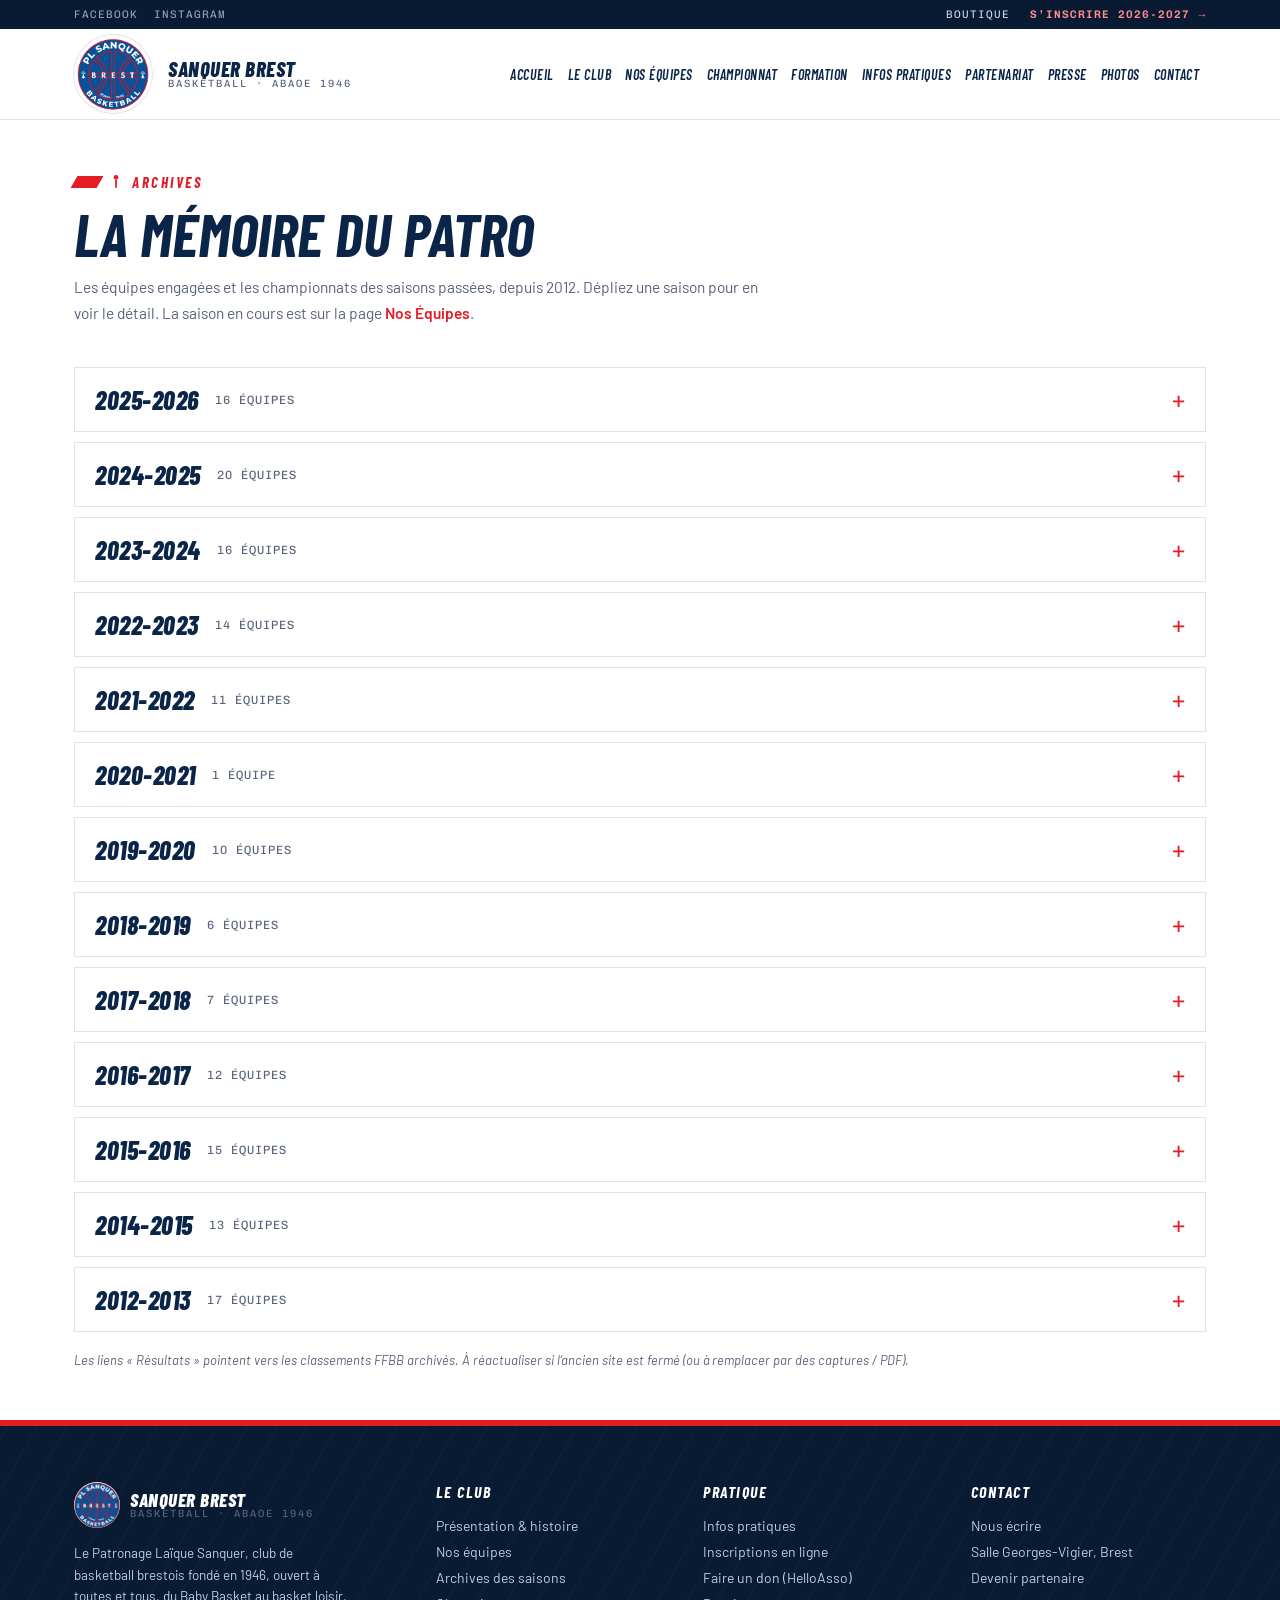
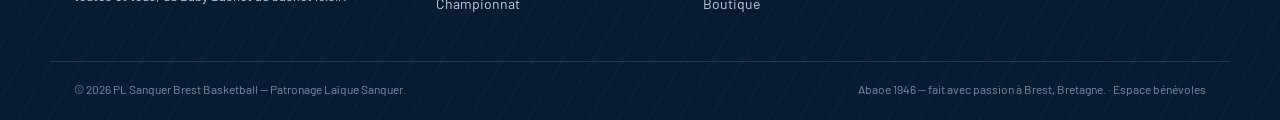
==== pages/archives.html @ 15ca152a "Add files via upload" ====
<!DOCTYPE html>
<html lang="fr">
<head>
<meta charset="UTF-8">
<meta name="viewport" content="width=device-width, initial-scale=1.0">
<title>Archives &mdash; PL Sanquer Brest Basketball</title>
<meta name="description" content="Archives du PL Sanquer Brest Basketball : équipes et championnats des saisons passées, saison par saison, depuis 2012.">
<link rel="preconnect" href="https://fonts.googleapis.com">
<link rel="preconnect" href="https://fonts.gstatic.com" crossorigin>
<link href="https://fonts.googleapis.com/css2?family=Barlow:ital,wght@0,400;0,500;0,600;0,700;1,600;1,700&family=Barlow+Condensed:ital,wght@0,600;0,700;0,800;1,600;1,700;1,800&family=Chivo+Mono:ital,wght@0,500;0,600&display=swap" rel="stylesheet">
<link rel="stylesheet" href="../assets/css/styles.css">
<style>
  /* Archives — spécifique à cette page (n'affecte pas le reste du site) */
  .saison{border:1px solid var(--ligne);background:#fff;margin-bottom:10px;}
  .saison[open]{border-color:var(--nuit);}
  .saison summary{
    list-style:none;cursor:pointer;display:flex;align-items:center;gap:16px;
    padding:16px 20px;transition:background-color .15s;
  }
  .saison summary::-webkit-details-marker{display:none;}
  .saison summary:hover{background:var(--gris-froid);}
  .saison summary::after{
    content:"+";margin-left:auto;font-family:var(--font-mono);font-size:22px;
    line-height:1;color:var(--rouge);transition:transform .18s;
  }
  .saison[open] summary::after{content:"\2013";}
  .saison-annee{
    font-family:var(--font-display);font-style:italic;font-weight:800;
    font-size:26px;color:var(--encre);letter-spacing:0.5px;
  }
  .saison[open] .saison-annee{color:var(--rouge);}
  .saison-compte{
    font-family:var(--font-mono);font-size:12px;letter-spacing:1px;
    text-transform:uppercase;color:var(--ardoise);
  }
  .saison-corps{padding:4px 20px 22px;border-top:1px solid var(--ligne);}
  .arch-groupe{margin-top:18px;}
  .arch-groupe h4{
    font-family:var(--font-display);font-style:italic;font-weight:700;
    font-size:14px;letter-spacing:1.5px;text-transform:uppercase;
    color:var(--nuit);margin-bottom:10px;
  }
  .arch-pills{display:flex;flex-wrap:wrap;gap:8px;}
  .arch-pill{
    display:inline-flex;align-items:center;background:var(--gris-froid);
    border:1px solid var(--ligne);padding:6px 13px;font-size:13px;font-weight:600;
    color:var(--encre);
  }
</style>
</head>
<body>

<header>
  <div class="topbar">
    <div class="wrap topbar-inner">
      <div class="topbar-social">
        <a href="#" class="topbar-social-link">Facebook</a>
        <a href="#" class="topbar-social-link">Instagram</a>
      </div>
      <div class="topbar-right">
        <a href="../pages/boutique.html" class="topbar-link">Boutique</a>
        <a href="https://inscription.plmsanquer.org/" class="topbar-link accent" target="_blank" rel="noopener">S&rsquo;inscrire 2026-2027 &rarr;</a>
      </div>
    </div>
  </div>
  <div class="navbar">
    <a class="brand" href="../index.html">
      <img src="../assets/images/logo.jpg" alt="Blason PL Sanquer Brest Basketball">
      <div class="brand-text">
        <b>SANQUER BREST</b>
        <span>BASKETBALL &middot; ABAOE 1946</span>
      </div>
    </a>
    <nav class="links" id="navLinks">
      <a href="../index.html">Accueil</a>
      <a href="../pages/club.html">Le Club</a>
      <a href="../pages/equipes.html">Nos Équipes</a>
      <a href="../pages/championnat.html">Championnat</a>
      <a href="../pages/formation.html">Formation</a>
      <a href="../pages/infos.html">Infos pratiques</a>
      <a href="../pages/partenariat.html">Partenariat</a>
      <a href="../pages/presse.html">Presse</a>
      <a href="../pages/photos.html">Photos</a>
      <a href="../pages/contact.html">Contact</a>
    </nav>
    <button class="burger" id="burgerBtn" aria-label="Ouvrir le menu" aria-expanded="false"><span></span></button>
  </div>
</header>

<main>

<div class="page active" id="archives">
  <section class="tight">
    <div class="wrap">
      <div class="head reveal">
        <div class="eyebrow"><span class="ermine"><svg viewBox="0 0 20 24" fill="currentColor"><rect x="8.5" y="8" width="3" height="14" rx="1"/><circle cx="10" cy="4" r="4"/></svg></span>Archives</div>
        <h2>La mémoire du patro</h2>
        <p>Les équipes engagées et les championnats des saisons passées, depuis 2012. Dépliez une saison pour en voir le détail. La saison en cours est sur la page <a href="equipes.html" style="color:var(--rouge);font-weight:600;">Nos Équipes</a>.</p>
      </div>

      <div class="reveal">
        <details class="saison reveal">
          <summary>
            <span class="saison-annee mono">2025-2026</span>
            <span class="saison-compte">16 équipes</span>
          </summary>
          <div class="saison-corps">
            <div class="arch-groupe"><h4>Garçons</h4><div class="arch-pills"><span class="arch-pill">Équipe A</span><span class="arch-pill">Équipe B</span><span class="arch-pill">Équipe C</span><span class="arch-pill">Équipe D</span><span class="arch-pill">U18 A</span><span class="arch-pill">U18 B</span><span class="arch-pill">U15 A</span><span class="arch-pill">U15 B</span><span class="arch-pill">U13 A</span><span class="arch-pill">U13 B</span><span class="arch-pill">U11 A</span><span class="arch-pill">U11 B</span><span class="arch-pill">U9</span></div></div>
            <div class="arch-groupe"><h4>Filles</h4><div class="arch-pills"><span class="arch-pill">U18 Filles</span><span class="arch-pill">U13 Filles</span><span class="arch-pill">U11 Filles</span></div></div>
            <div class="arch-groupe"><h4>Championnats</h4><div class="arch-pills"><a class="pill" href="https://sanquerbasket.fr/index.php/resultats/seniors/saison-2025-2026" target="_blank" rel="noopener">Résultats séniors &rarr;</a><a class="pill" href="https://sanquerbasket.fr/index.php/resultats/jeunes/saison-2025-2026" target="_blank" rel="noopener">Résultats jeunes &rarr;</a></div></div>
          </div>
        </details>
        <details class="saison reveal">
          <summary>
            <span class="saison-annee mono">2024-2025</span>
            <span class="saison-compte">20 équipes</span>
          </summary>
          <div class="saison-corps">
            <div class="arch-groupe"><h4>Garçons</h4><div class="arch-pills"><span class="arch-pill">Équipe A</span><span class="arch-pill">Équipe B</span><span class="arch-pill">Équipe C</span><span class="arch-pill">Équipe D</span><span class="arch-pill">U18 A</span><span class="arch-pill">U18 B</span><span class="arch-pill">U15 A</span><span class="arch-pill">U15 B</span><span class="arch-pill">U13 A</span><span class="arch-pill">U13 B</span><span class="arch-pill">U11 A</span><span class="arch-pill">U11 B</span><span class="arch-pill">U9 A</span><span class="arch-pill">U9 B</span></div></div>
            <div class="arch-groupe"><h4>Filles</h4><div class="arch-pills"><span class="arch-pill">U18 Filles</span><span class="arch-pill">U15 Filles</span><span class="arch-pill">U13 Filles</span><span class="arch-pill">U11 Filles</span></div></div>
            <div class="arch-groupe"><h4>École &amp; loisir</h4><div class="arch-pills"><span class="arch-pill">Baby Basket</span><span class="arch-pill">Basket loisir</span></div></div>
            <div class="arch-groupe"><h4>Championnats</h4><div class="arch-pills"><a class="pill" href="https://sanquerbasket.fr/index.php/resultats/seniors/saison-2024-2025" target="_blank" rel="noopener">Résultats séniors &rarr;</a><a class="pill" href="https://sanquerbasket.fr/index.php/resultats/jeunes/saison-2023-2025" target="_blank" rel="noopener">Résultats jeunes &rarr;</a></div></div>
          </div>
        </details>
        <details class="saison reveal">
          <summary>
            <span class="saison-annee mono">2023-2024</span>
            <span class="saison-compte">16 équipes</span>
          </summary>
          <div class="saison-corps">
            <div class="arch-groupe"><h4>Garçons</h4><div class="arch-pills"><span class="arch-pill">Équipe A</span><span class="arch-pill">Équipe B</span><span class="arch-pill">Équipe C</span><span class="arch-pill">Équipe D</span><span class="arch-pill">U17</span><span class="arch-pill">U15 A</span><span class="arch-pill">U15 B</span><span class="arch-pill">U13 A</span><span class="arch-pill">U13 B</span><span class="arch-pill">U11</span><span class="arch-pill">U9 A</span><span class="arch-pill">U9 B</span></div></div>
            <div class="arch-groupe"><h4>Filles</h4><div class="arch-pills"><span class="arch-pill">Équipe A</span><span class="arch-pill">Équipe B</span><span class="arch-pill">U18 Filles</span><span class="arch-pill">U11 Filles</span></div></div>
            <div class="arch-groupe"><h4>Championnats</h4><div class="arch-pills"><a class="pill" href="https://sanquerbasket.fr/index.php/resultats/seniors/saison-2023-2024" target="_blank" rel="noopener">Résultats séniors &rarr;</a><a class="pill" href="https://sanquerbasket.fr/index.php/resultats/jeunes/saison-2023-2024" target="_blank" rel="noopener">Résultats jeunes &rarr;</a></div></div>
          </div>
        </details>
        <details class="saison reveal">
          <summary>
            <span class="saison-annee mono">2022-2023</span>
            <span class="saison-compte">14 équipes</span>
          </summary>
          <div class="saison-corps">
            <div class="arch-groupe"><h4>Garçons</h4><div class="arch-pills"><span class="arch-pill">Équipe A</span><span class="arch-pill">Équipe B</span><span class="arch-pill">Équipe C</span><span class="arch-pill">U17 A</span><span class="arch-pill">U17 B</span><span class="arch-pill">U15</span><span class="arch-pill">U13 A</span><span class="arch-pill">U11 A</span><span class="arch-pill">U11 B</span><span class="arch-pill">U9 A</span></div></div>
            <div class="arch-groupe"><h4>Filles</h4><div class="arch-pills"><span class="arch-pill">Séniors Filles</span><span class="arch-pill">U18 Filles</span><span class="arch-pill">U15 Filles</span><span class="arch-pill">U11 Filles</span></div></div>
            <div class="arch-groupe"><h4>Championnats</h4><div class="arch-pills"><a class="pill" href="https://sanquerbasket.fr/index.php/resultats/seniors/saison-2022-2023" target="_blank" rel="noopener">Résultats séniors &rarr;</a><a class="pill" href="https://sanquerbasket.fr/index.php/resultats/jeunes/saison-2022-2023" target="_blank" rel="noopener">Résultats jeunes &rarr;</a></div></div>
          </div>
        </details>
        <details class="saison reveal">
          <summary>
            <span class="saison-annee mono">2021-2022</span>
            <span class="saison-compte">11 équipes</span>
          </summary>
          <div class="saison-corps">
            <div class="arch-groupe"><h4>Garçons</h4><div class="arch-pills"><span class="arch-pill">Équipe A</span><span class="arch-pill">Équipe B</span><span class="arch-pill">Équipe C</span><span class="arch-pill">U17</span><span class="arch-pill">U15</span><span class="arch-pill">U13</span><span class="arch-pill">U9</span></div></div>
            <div class="arch-groupe"><h4>Filles</h4><div class="arch-pills"><span class="arch-pill">Séniors Filles</span><span class="arch-pill">U15 Filles</span><span class="arch-pill">U13 Filles</span><span class="arch-pill">U9 Filles</span></div></div>
            <div class="arch-groupe"><h4>Championnats</h4><div class="arch-pills"><a class="pill" href="https://sanquerbasket.fr/index.php/resultats/seniors/saison-2021-2022" target="_blank" rel="noopener">Résultats séniors &rarr;</a><a class="pill" href="https://sanquerbasket.fr/index.php/resultats/jeunes/saison-2021-2022" target="_blank" rel="noopener">Résultats jeunes &rarr;</a></div></div>
          </div>
        </details>
        <details class="saison reveal">
          <summary>
            <span class="saison-annee mono">2020-2021</span>
            <span class="saison-compte">1 équipe</span>
          </summary>
          <div class="saison-corps">
            <div class="arch-groupe"><h4>Filles</h4><div class="arch-pills"><span class="arch-pill">U15 Filles</span></div></div>
            <div class="arch-groupe"><h4>Championnats</h4><div class="arch-pills"><a class="pill" href="https://sanquerbasket.fr/index.php/resultats/seniors/saison-2020-2021" target="_blank" rel="noopener">Résultats séniors &rarr;</a><a class="pill" href="https://sanquerbasket.fr/index.php/resultats/jeunes/saison-2020-2021" target="_blank" rel="noopener">Résultats jeunes &rarr;</a></div></div>
          </div>
        </details>
        <details class="saison reveal">
          <summary>
            <span class="saison-annee mono">2019-2020</span>
            <span class="saison-compte">10 équipes</span>
          </summary>
          <div class="saison-corps">
            <div class="arch-groupe"><h4>Garçons</h4><div class="arch-pills"><span class="arch-pill">U17</span><span class="arch-pill">U15</span><span class="arch-pill">U13 (1)</span><span class="arch-pill">U13 (2)</span><span class="arch-pill">U11 (1)</span><span class="arch-pill">U11 (2)</span><span class="arch-pill">U9 (2)</span></div></div>
            <div class="arch-groupe"><h4>Filles</h4><div class="arch-pills"><span class="arch-pill">U13 Filles</span><span class="arch-pill">U11 Filles</span></div></div>
            <div class="arch-groupe"><h4>École &amp; loisir</h4><div class="arch-pills"><span class="arch-pill">Baby Basket</span></div></div>
            <div class="arch-groupe"><h4>Championnats</h4><div class="arch-pills"><a class="pill" href="https://sanquerbasket.fr/index.php/resultats/seniors/saison-2019-2020" target="_blank" rel="noopener">Résultats séniors &rarr;</a><a class="pill" href="https://sanquerbasket.fr/index.php/resultats/jeunes/saison-2019-2020" target="_blank" rel="noopener">Résultats jeunes &rarr;</a></div></div>
          </div>
        </details>
        <details class="saison reveal">
          <summary>
            <span class="saison-annee mono">2018-2019</span>
            <span class="saison-compte">6 équipes</span>
          </summary>
          <div class="saison-corps">
            <div class="arch-groupe"><h4>Garçons</h4><div class="arch-pills"><span class="arch-pill">U17</span><span class="arch-pill">U15</span><span class="arch-pill">U11</span><span class="arch-pill">U9</span></div></div>
            <div class="arch-groupe"><h4>Filles</h4><div class="arch-pills"><span class="arch-pill">Séniors Filles</span><span class="arch-pill">U13 Filles</span></div></div>
            <div class="arch-groupe"><h4>Championnats</h4><div class="arch-pills"><a class="pill" href="https://sanquerbasket.fr/index.php/resultats/seniors/saison-2018-2019" target="_blank" rel="noopener">Résultats séniors &rarr;</a><a class="pill" href="https://sanquerbasket.fr/index.php/resultats/jeunes/saison-2018-2019" target="_blank" rel="noopener">Résultats jeunes &rarr;</a></div></div>
          </div>
        </details>
        <details class="saison reveal">
          <summary>
            <span class="saison-annee mono">2017-2018</span>
            <span class="saison-compte">7 équipes</span>
          </summary>
          <div class="saison-corps">
            <div class="arch-groupe"><h4>Garçons</h4><div class="arch-pills"><span class="arch-pill">Équipe B</span><span class="arch-pill">Équipe C</span><span class="arch-pill">Équipe D</span><span class="arch-pill">U11 A</span><span class="arch-pill">U9 A</span></div></div>
            <div class="arch-groupe"><h4>Filles</h4><div class="arch-pills"><span class="arch-pill">Équipe 1 Filles</span><span class="arch-pill">U11 Filles</span></div></div>
            <div class="arch-groupe"><h4>Championnats</h4><div class="arch-pills"><a class="pill" href="https://sanquerbasket.fr/index.php/resultats/seniors/saison-2017-2018" target="_blank" rel="noopener">Résultats séniors &rarr;</a><a class="pill" href="https://sanquerbasket.fr/index.php/resultats/jeunes/saison-2017-2018" target="_blank" rel="noopener">Résultats jeunes &rarr;</a></div></div>
          </div>
        </details>
        <details class="saison reveal">
          <summary>
            <span class="saison-annee mono">2016-2017</span>
            <span class="saison-compte">12 équipes</span>
          </summary>
          <div class="saison-corps">
            <div class="arch-groupe"><h4>Garçons</h4><div class="arch-pills"><span class="arch-pill">Équipe A</span><span class="arch-pill">Équipe B</span><span class="arch-pill">Équipe C</span><span class="arch-pill">Équipe D</span><span class="arch-pill">Équipe E</span><span class="arch-pill">U17</span><span class="arch-pill">U13</span><span class="arch-pill">U11 A</span><span class="arch-pill">U9 A</span><span class="arch-pill">U9 B</span></div></div>
            <div class="arch-groupe"><h4>Filles</h4><div class="arch-pills"><span class="arch-pill">Équipe 1 Filles</span><span class="arch-pill">U11 Filles</span></div></div>
            <div class="arch-groupe"><h4>Championnats</h4><div class="arch-pills"><a class="pill" href="https://sanquerbasket.fr/index.php/resultats/seniors/saison-2016-2017" target="_blank" rel="noopener">Résultats séniors &rarr;</a><a class="pill" href="https://sanquerbasket.fr/index.php/resultats/jeunes/saison-2016-2017" target="_blank" rel="noopener">Résultats jeunes &rarr;</a></div></div>
          </div>
        </details>
        <details class="saison reveal">
          <summary>
            <span class="saison-annee mono">2015-2016</span>
            <span class="saison-compte">15 équipes</span>
          </summary>
          <div class="saison-corps">
            <div class="arch-groupe"><h4>Garçons</h4><div class="arch-pills"><span class="arch-pill">Séniors A</span><span class="arch-pill">Séniors B</span><span class="arch-pill">Séniors C</span><span class="arch-pill">Séniors D</span><span class="arch-pill">Séniors E</span><span class="arch-pill">U17 A</span><span class="arch-pill">U17 B</span><span class="arch-pill">U17 C</span><span class="arch-pill">U15</span><span class="arch-pill">U13</span><span class="arch-pill">U9</span></div></div>
            <div class="arch-groupe"><h4>Filles</h4><div class="arch-pills"><span class="arch-pill">Équipe A</span><span class="arch-pill">U13</span><span class="arch-pill">U9</span></div></div>
            <div class="arch-groupe"><h4>École &amp; loisir</h4><div class="arch-pills"><span class="arch-pill">Les plus petits</span></div></div>
            <div class="arch-groupe"><h4>Championnats</h4><div class="arch-pills"><a class="pill" href="https://sanquerbasket.fr/index.php/resultats/seniors/saison-2015-2016" target="_blank" rel="noopener">Résultats séniors &rarr;</a><a class="pill" href="https://sanquerbasket.fr/index.php/resultats/jeunes/saison-2015-2016" target="_blank" rel="noopener">Résultats jeunes &rarr;</a></div></div>
          </div>
        </details>
        <details class="saison reveal">
          <summary>
            <span class="saison-annee mono">2014-2015</span>
            <span class="saison-compte">13 équipes</span>
          </summary>
          <div class="saison-corps">
            <div class="arch-groupe"><h4>Garçons</h4><div class="arch-pills"><span class="arch-pill">Séniors A</span><span class="arch-pill">Séniors B</span><span class="arch-pill">Séniors C</span><span class="arch-pill">Séniors D</span><span class="arch-pill">U20</span><span class="arch-pill">U17 A</span><span class="arch-pill">U17 B</span><span class="arch-pill">U15</span><span class="arch-pill">U13</span><span class="arch-pill">U11</span></div></div>
            <div class="arch-groupe"><h4>Filles</h4><div class="arch-pills"><span class="arch-pill">Séniors A</span><span class="arch-pill">Séniors B</span></div></div>
            <div class="arch-groupe"><h4>École &amp; loisir</h4><div class="arch-pills"><span class="arch-pill">Sport adapté</span></div></div>
            <div class="arch-groupe"><h4>Championnats</h4><div class="arch-pills"><a class="pill" href="https://sanquerbasket.fr/index.php/resultats/seniors/saison-2014-2015" target="_blank" rel="noopener">Résultats séniors &rarr;</a><a class="pill" href="https://sanquerbasket.fr/index.php/resultats/jeunes/saison-2014-2015" target="_blank" rel="noopener">Résultats jeunes &rarr;</a></div></div>
          </div>
        </details>
        <details class="saison reveal">
          <summary>
            <span class="saison-annee mono">2012-2013</span>
            <span class="saison-compte">17 équipes</span>
          </summary>
          <div class="saison-corps">
            <div class="arch-groupe"><h4>Garçons</h4><div class="arch-pills"><span class="arch-pill">Séniors A</span><span class="arch-pill">Séniors B</span><span class="arch-pill">Séniors C</span><span class="arch-pill">Séniors D</span><span class="arch-pill">Séniors E</span><span class="arch-pill">U17 A</span><span class="arch-pill">U17 B</span><span class="arch-pill">U15 A</span><span class="arch-pill">U15 B</span><span class="arch-pill">U13 A</span><span class="arch-pill">U13 B</span><span class="arch-pill">U11 A</span><span class="arch-pill">U11 B</span></div></div>
            <div class="arch-groupe"><h4>Filles</h4><div class="arch-pills"><span class="arch-pill">Séniors A</span><span class="arch-pill">Séniors B</span><span class="arch-pill">Séniors C</span><span class="arch-pill">U15</span></div></div>

          </div>
        </details>
      </div>

      <p class="note">Les liens « Résultats » pointent vers les classements FFBB archivés. À réactualiser si l&rsquo;ancien site est fermé (ou à remplacer par des captures / PDF).</p>
    </div>
  </section>
</div>

</main>

<footer>
  <div class="wrap foot-grid">
    <div>
      <div class="brand">
        <img src="../assets/images/logo.jpg" alt="Blason du club">
        <div class="brand-text"><b>SANQUER BREST</b><span>BASKETBALL &middot; ABAOE 1946</span></div>
      </div>
      <p style="font-size:13.5px;line-height:1.6;max-width:280px;">Le Patronage La&iuml;que Sanquer, club de basketball brestois fond&eacute; en 1946, ouvert &agrave; toutes et tous, du Baby Basket au basket loisir.</p>
    </div>
    <div>
      <h4>Le Club</h4>
      <ul>
        <li><a href="../pages/club.html">Pr&eacute;sentation &amp; histoire</a></li>
        <li><a href="../pages/equipes.html">Nos &eacute;quipes</a></li>
        <li><a href="../pages/archives.html">Archives des saisons</a></li>
        <li><a href="../pages/championnat.html">Championnat</a></li>
      </ul>
    </div>
    <div>
      <h4>Pratique</h4>
      <ul>
        <li><a href="../pages/infos.html">Infos pratiques</a></li>
        <li><a href="https://inscription.plmsanquer.org/" target="_blank" rel="noopener">Inscriptions en ligne</a></li>
        <li><a href="https://www.helloasso.com/associations/patronage-laique-sanquer/formulaires/1" target="_blank" rel="noopener">Faire un don (HelloAsso)</a></li>
        <li><a href="../pages/boutique.html">Boutique</a></li>
      </ul>
    </div>
    <div>
      <h4>Contact</h4>
      <ul>
        <li><a href="../pages/contact.html">Nous &eacute;crire</a></li>
        <li>Salle Georges-Vigier, Brest</li>
        <li><a href="../pages/partenariat.html">Devenir partenaire</a></li>
      </ul>
    </div>
  </div>
  <div class="wrap foot-bottom">
    <span>&copy; <span id="footYear">2026</span> PL Sanquer Brest Basketball &mdash; Patronage La&iuml;que Sanquer.</span>
    <span>Abaoe 1946 &mdash; fait avec passion &agrave; Brest, Bretagne. &middot; <a href="../admin/" rel="nofollow">Espace b&eacute;n&eacute;voles</a></span>
  </div>
</footer>

<script src="../assets/js/script.js"></script>

</body>
</html>
---- assets/css/styles.css ----
/* ==========================================================================
   PL SANQUER BREST BASKETBALL — VARIANTE "SOIR DE MATCH"
   Identité : le club un samedi soir — tableau d'affichage, bande diagonale
   de maillot, typographie condensée italique façon numéro de dossard.
   Display Barlow Condensed italic, corps Barlow, chiffres Chivo Mono.
   Angles vifs (radius 0), bandes hachurées rouge/nuit entre les sections.
   ========================================================================== */

:root{
  --nuit:#081B33;         /* bleu nuit profond — la salle */
  --encre:#0A2547;
  --bleu:#16407E;
  --rouge:#E11D26;        /* rouge électrique — le maillot */
  --rouge-dark:#A8121A;
  --rouge-clair:#FF8A8F;
  --blanc:#FFFFFF;
  --gris-froid:#F1F4F9;   /* sections claires, gris froid */
  --ligne:#DFE4EC;
  --ardoise:#57627A;
  --radius:0px;
  --maxw:1180px;
  --font-display:'Barlow Condensed',sans-serif;
  --font-body:'Barlow',sans-serif;
  --font-mono:'Chivo Mono',monospace;
}

*{margin:0;padding:0;box-sizing:border-box;}
html{scroll-behavior:smooth;}
body{
  font-family:var(--font-body);
  color:var(--encre);
  background:var(--blanc);
  -webkit-font-smoothing:antialiased;
  overflow-x:hidden;
}
h1,h2,.display{
  font-family:var(--font-display);
  font-style:italic;
  text-transform:uppercase;
  letter-spacing:0;
  line-height:0.95;
  font-weight:700;
  color:var(--encre);
}
h3{font-family:var(--font-display);font-style:italic;text-transform:uppercase;
  font-weight:700;letter-spacing:0.3px;line-height:1.1;}
.mono{font-family:var(--font-mono);}
a{color:inherit;text-decoration:none;}
ul{list-style:none;}
img{max-width:100%;display:block;}
button{font-family:inherit;cursor:pointer;border:none;background:none;}
.wrap{max-width:var(--maxw);margin:0 auto;padding:0 24px;}

/* ===== EYEBROW — barre oblique de maillot ===== */
.eyebrow{
  display:inline-flex;align-items:center;gap:10px;
  font-family:var(--font-display);font-style:italic;font-weight:700;
  font-size:15px;letter-spacing:2.5px;text-transform:uppercase;
  color:var(--rouge);margin-bottom:14px;
}
.eyebrow::before{
  content:"";width:26px;height:12px;flex-shrink:0;
  background:var(--rouge);transform:skewX(-30deg);
}
.ermine{width:12px;height:14px;flex-shrink:0;}
.ermine svg{width:100%;height:100%;display:block;}

/* ===== SEAM — bande hachurée rouge/nuit ===== */
.seam{
  height:18px;width:100%;
  background:repeating-linear-gradient(-60deg,
    var(--rouge) 0 16px, var(--nuit) 16px 32px);
}
.seam svg{display:none;}

/* ===== TOPBAR ===== */
.topbar{background:var(--nuit);}
.topbar-inner{
  display:flex;align-items:center;justify-content:space-between;
  padding:8px 24px;gap:16px;
}
.topbar-social{display:flex;gap:16px;}
.topbar-social-link{
  font-family:var(--font-mono);font-size:11px;letter-spacing:1px;text-transform:uppercase;
  color:#8FA0BF;transition:color .15s;
}
.topbar-social-link:hover{color:#fff;}
.topbar-right{display:flex;gap:20px;align-items:center;}
.topbar-link{
  font-family:var(--font-mono);font-size:11px;letter-spacing:1px;text-transform:uppercase;
  color:#C9D3E2;transition:color .15s;
}
.topbar-link:hover{color:#fff;}
.topbar-link.accent{color:var(--rouge-clair);font-weight:600;}
.topbar-link.accent:hover{color:#fff;}
@media (max-width:600px){
  .topbar-inner{padding:7px 20px;}
  .topbar-social{display:none;}
}

/* ===== NAVBAR ===== */
header{
  position:sticky;top:0;z-index:1000;
  background:rgba(255,255,255,0.97);
  backdrop-filter:blur(6px);
  border-bottom:1px solid var(--ligne);
}
.navbar{
  display:flex;align-items:center;justify-content:space-between;gap:16px;
  max-width:var(--maxw);margin:0 auto;padding:22px 24px;
}
.brand{display:flex;align-items:center;gap:16px;position:relative;flex-shrink:0;}
.brand img{
  width:96px;height:96px;border-radius:50%;
  margin:-20px 0;
  background:#fff;border:3px solid #fff;
  box-shadow:0 0 0 1px var(--ligne);
  position:relative;z-index:5;object-fit:cover;
}
.brand-text{display:flex;flex-direction:column;line-height:1.0;}
.brand-text b{
  font-family:var(--font-display);font-style:italic;font-weight:800;
  font-size:24px;letter-spacing:0.5px;text-transform:uppercase;white-space:nowrap;
}
.brand-text span{font-family:var(--font-mono);font-size:10.5px;color:var(--ardoise);letter-spacing:2px;white-space:nowrap;}
nav.links{display:flex;gap:0;flex-wrap:nowrap;min-width:0;justify-content:flex-end;}
nav.links a{
  font-family:var(--font-display);font-style:italic;font-weight:600;
  font-size:15px;letter-spacing:0.5px;text-transform:uppercase;
  padding:9px 9px;color:var(--encre);white-space:nowrap;
  position:relative;transition:color .15s;
}
nav.links a::after{
  content:"";position:absolute;left:9px;right:9px;bottom:4px;height:3px;
  background:var(--rouge);transform:skewX(-30deg) scaleX(0);
  transform-origin:left;transition:transform .18s;
}
nav.links a:hover{color:var(--rouge);}
nav.links a.active{color:var(--rouge);}
nav.links a.active::after,nav.links a:hover::after{transform:skewX(-30deg) scaleX(1);}
.burger{display:none;width:38px;height:38px;align-items:center;justify-content:center;}
.burger span,.burger span::before,.burger span::after{
  content:"";display:block;width:20px;height:2px;background:var(--encre);position:relative;transition:.2s;
}
.burger span::before{content:"";position:absolute;top:-6px;width:20px;height:2px;background:var(--encre);}
.burger span::after{content:"";position:absolute;top:6px;width:20px;height:2px;background:var(--encre);}
@media (max-width:1400px){
  .brand img{width:78px;height:78px;margin:-16px 0;}
  .brand-text b{font-size:21px;}
  nav.links a{font-size:14px;padding:9px 7px;}
  nav.links a::after{left:7px;right:7px;}
}
@media (max-width:1250px){
  nav.links{display:none;position:absolute;top:100%;left:0;right:0;background:#fff;flex-direction:column;
    border-bottom:1px solid var(--ligne);padding:8px 16px 16px;box-shadow:0 1px 0 var(--ligne);}
  nav.links.open{display:flex;}
  nav.links a{padding:12px 10px;border-bottom:1px solid var(--ligne);}
  nav.links a::after{display:none;}
  .burger{display:flex;}
}
@media (max-width:600px){
  .navbar{padding:14px 20px;}
  .brand{gap:12px;}
  .brand img{width:64px;height:64px;margin:-12px 0;border-width:2px;}
  .brand-text b{font-size:20px;}
  .brand-text span{font-size:9px;}
}

/* ===== SECTIONS ===== */
.page{display:none;}
.page.active{display:block;}
section{padding:76px 0;}
section.tight{padding:52px 0;}
.light{background:var(--gris-froid);}
.navy{
  background:var(--nuit);color:#fff;position:relative;
  background-image:repeating-linear-gradient(-60deg,
    rgba(255,255,255,0.025) 0 2px, transparent 2px 26px);
}
.navy .eyebrow{color:var(--rouge-clair);}
.navy .eyebrow::before{background:var(--rouge-clair);}
.navy h2{color:#fff;}

.head{max-width:700px;margin-bottom:42px;}
.head h2{font-size:clamp(38px,5vw,60px);}
.head p{color:var(--ardoise);margin-top:12px;font-size:15.5px;line-height:1.65;}
.navy .head p{color:#C0CCE0;}

/* ===== GRILLES ===== */
.grid{display:grid;gap:18px;}
.grid-2{grid-template-columns:repeat(2,1fr);}
.grid-3{grid-template-columns:repeat(3,1fr);}
.grid-4{grid-template-columns:repeat(4,1fr);}
@media (max-width:920px){.grid-3,.grid-4{grid-template-columns:repeat(2,1fr);}}
@media (max-width:620px){.grid-2,.grid-3,.grid-4{grid-template-columns:1fr;}}

/* ===== CARTES — barre oblique rouge ===== */
.card{
  position:relative;overflow:hidden;
  background:#fff;border:1px solid var(--ligne);
  padding:26px 24px 24px;
  transition:transform .18s,border-color .18s,box-shadow .18s;
}
.card::before{
  content:"";position:absolute;top:0;left:0;width:44px;height:6px;
  background:var(--rouge);transform:skewX(-30deg);transform-origin:bottom left;
  transition:width .2s;
}
.card:hover{border-color:var(--nuit);transform:translateY(-3px);
  box-shadow:0 10px 24px -14px rgba(8,27,51,0.35);}
.card:hover::before{width:76px;}
.card .tag{
  font-family:var(--font-mono);font-size:11px;letter-spacing:1.2px;
  text-transform:uppercase;color:var(--rouge);font-weight:600;
}
.card h3{font-size:22px;margin-top:8px;}
.card p{color:var(--ardoise);font-size:14px;margin-top:8px;line-height:1.6;}
.card.table-card{padding:0;}
.card.table-card::before{z-index:2;}

/* cartes sur fond nuit */
.card-navy{background:rgba(255,255,255,0.05);border-color:rgba(255,255,255,0.15);color:#fff;}
.card-navy h3{color:#fff;}
.card-navy p{color:#C0CCE0;}
.card-navy:hover{border-color:var(--rouge-clair);box-shadow:0 10px 24px -14px rgba(0,0,0,0.6);}

.cat-card p{color:var(--rouge);font-weight:600;}

/* ===== PLACEHOLDER PHOTO ===== */
.ph{
  background:var(--gris-froid);
  border:1px dashed #C7CFDC;
  aspect-ratio:4/3;
  display:flex;align-items:center;justify-content:center;
  color:var(--ardoise);
  font-family:var(--font-mono);font-size:11.5px;letter-spacing:0.6px;text-align:center;
  position:relative;overflow:hidden;
}
.ph.rouge{background:#FDECED;border-color:#F3B9BC;color:var(--rouge-dark);}
.ph.wood{background:#0E2440;border-color:#2C4A73;color:#9FB4D4;}
.ph span{padding:0 14px;}

/* ===== BOUTONS — bord droit biseauté ===== */
.btn{
  display:inline-flex;align-items:center;gap:8px;padding:13px 30px 13px 22px;
  font-family:var(--font-display);font-style:italic;font-weight:700;
  font-size:16px;letter-spacing:1px;text-transform:uppercase;
  clip-path:polygon(0 0,100% 0,calc(100% - 12px) 100%,0 100%);
  transition:background-color .15s,color .15s;
}
.btn-rouge{background:var(--rouge);color:#fff;}
.btn-rouge:hover{background:var(--nuit);}
.btn-outline{border:1px solid rgba(255,255,255,0.4);color:#fff;clip-path:none;}
.btn-outline:hover{border-color:#fff;background:rgba(255,255,255,0.06);}
.btn-bleu{background:var(--bleu);color:#fff;}
.btn-bleu:hover{background:var(--nuit);}
.btn-ghost{background:var(--nuit);color:#fff;}
.btn-ghost:hover{background:var(--rouge);}

/* ===== TICKER — bandeau d'affichage ===== */
.ticker{background:var(--nuit);border-bottom:3px solid var(--rouge);}
.ticker-inner{display:flex;flex-wrap:wrap;padding:0;}
.ticker-item{
  flex:1;min-width:220px;display:flex;flex-direction:column;gap:4px;
  padding:15px 22px;border-right:1px solid rgba(255,255,255,0.12);
  transition:background-color .15s;
}
.ticker-item:last-child{border-right:none;}
.ticker-item:hover{background:var(--bleu);}
.ticker-date{font-size:11px;letter-spacing:1.5px;color:var(--rouge-clair);}
.ticker-title{font-size:13.5px;font-weight:600;line-height:1.4;color:#fff;}
@media (max-width:760px){
  .ticker-item{border-right:none;border-bottom:1px solid rgba(255,255,255,0.12);}
  .ticker-item:last-child{border-bottom:none;}
}

/* ===== AVIS (panneau d'affichage) ===== */
.avis{
  position:relative;overflow:hidden;background:#fff;
  border:1px solid var(--ligne);padding:26px 26px 24px;
  transition:transform .18s,border-color .18s,box-shadow .18s;
}
.avis:hover{border-color:var(--nuit);transform:translateY(-3px);
  box-shadow:0 10px 24px -14px rgba(8,27,51,0.35);}
.light .avis, .light .card{border-color:#D5DCE8;}
.avis-stamp{
  display:inline-block;font-family:var(--font-display);font-style:italic;font-weight:700;
  font-size:14px;letter-spacing:1.5px;text-transform:uppercase;color:#fff;
  background:var(--rouge);padding:5px 14px;margin-bottom:14px;
  clip-path:polygon(0 0,100% 0,calc(100% - 8px) 100%,0 100%);
}
.avis h3{font-size:23px;}
.avis p{color:var(--ardoise);font-size:14px;line-height:1.6;margin-top:8px;}
.avis .avis-links{margin-top:16px;display:flex;flex-wrap:wrap;gap:10px;}

/* ===== TABLES — tableau d'affichage ===== */
table{width:100%;border-collapse:collapse;font-size:14px;}
th,td{padding:12px 12px;text-align:left;border-bottom:1px solid var(--ligne);}
thead th{
  font-family:var(--font-display);font-style:italic;font-weight:700;
  font-size:14px;letter-spacing:1.5px;text-transform:uppercase;
  color:#fff;background:var(--nuit);border-bottom:none;
}
tbody tr:hover{background:var(--gris-froid);}
td.num,th.num{font-family:var(--font-mono);text-align:center;}
tr.nous{background:rgba(225,29,38,0.07);}
tr.nous td{font-weight:600;}
tr.nous td:first-child{box-shadow:inset 4px 0 0 var(--rouge);}

/* ===== ONGLETS ===== */
.cat-tabs{display:flex;gap:4px;flex-wrap:wrap;margin-bottom:28px;}
.cat-tab{
  padding:10px 18px;background:var(--gris-froid);
  font-family:var(--font-display);font-style:italic;font-weight:700;
  font-size:15px;letter-spacing:0.8px;text-transform:uppercase;color:var(--ardoise);
  clip-path:polygon(0 0,100% 0,calc(100% - 9px) 100%,0 100%);
  transition:background-color .15s,color .15s;
}
.cat-tab:hover{color:var(--encre);background:#E4E9F2;}
.cat-tab.active{color:#fff;background:var(--rouge);}
.cat-panel{display:none;}
.cat-panel.active{display:block;}

/* ===== FRISE HISTORIQUE ===== */
.frise{position:relative;padding-left:36px;max-width:760px;}
.frise::before{
  content:"";position:absolute;left:9px;top:6px;bottom:6px;width:3px;
  background:var(--rouge);
}
.frise-item{position:relative;padding-bottom:34px;}
.frise-item:last-child{padding-bottom:0;}
.frise-item::before{
  content:"";position:absolute;left:-33px;top:6px;width:13px;height:13px;
  background:var(--nuit);transform:skewX(-14deg);
}
.frise-date{
  font-family:var(--font-display);font-style:italic;font-size:34px;font-weight:800;
  color:var(--rouge);letter-spacing:1px;line-height:1;
}
.frise-item h3{font-size:21px;margin-top:6px;}
.frise-item p{color:var(--ardoise);font-size:14.5px;line-height:1.65;margin-top:6px;}

/* ===== FORMULAIRE ===== */
.form{display:grid;gap:14px;max-width:520px;}
.form input,.form textarea,.form select{
  padding:12px 14px;border:1px solid #CBD3E0;font-family:inherit;font-size:14px;width:100%;background:#fff;
}
.form input:focus,.form textarea:focus,.form select:focus{
  outline:2px solid var(--rouge);outline-offset:0;border-color:var(--rouge);
}
.form label{font-size:13px;font-weight:600;margin-bottom:5px;display:block;}
.row2{display:grid;grid-template-columns:1fr 1fr;gap:14px;}
@media (max-width:560px){.row2{grid-template-columns:1fr;}}

/* ===== DIVERS ===== */
.info-line{display:flex;gap:12px;margin-bottom:14px;font-size:14px;color:var(--ardoise);line-height:1.55;}
.info-line b{color:var(--encre);flex-shrink:0;}
.pill{display:inline-flex;align-items:center;gap:6px;background:#fff;border:1px solid var(--ligne);
  padding:6px 14px;font-size:13px;font-weight:600;margin:4px 6px 4px 0;}
a.pill:hover{border-color:var(--rouge);color:var(--rouge);}
.price{font-family:var(--font-mono);font-weight:600;color:var(--rouge);font-size:15px;}
.center{text-align:center;margin:0 auto;}
.note{color:var(--ardoise);font-size:13px;margin-top:20px;font-style:italic;}
:focus-visible{outline:2px solid var(--rouge);outline-offset:2px;}

.reveal{opacity:0;transform:translateY(14px);transition:opacity .45s ease,transform .45s ease;}
.reveal.in{opacity:1;transform:translateY(0);}
@media (prefers-reduced-motion: reduce){
  .reveal{transition:none;opacity:1;transform:none;}
  html{scroll-behavior:auto;}
  .slides{transition:none !important;}
  .card,.avis{transition:none;}
}

/* ===== DIAPORAMA ===== */
.slider{
  position:relative;overflow:hidden;
  aspect-ratio:16/7;border:1px solid var(--ligne);
  border-left:6px solid var(--rouge);
}
.slides{display:flex;height:100%;transition:transform .6s cubic-bezier(.65,0,.35,1);}
.slide{position:relative;min-width:100%;height:100%;}
.slide .ph{height:100%;width:100%;aspect-ratio:auto;border:none;}
.slide-caption{
  position:absolute;left:0;bottom:0;right:0;padding:28px 30px;
  background:linear-gradient(to top, rgba(8,27,51,0.94), rgba(8,27,51,0));color:#fff;
}
.slide-caption .tag{
  font-family:var(--font-mono);font-size:11px;letter-spacing:1.5px;
  text-transform:uppercase;font-weight:600;color:var(--rouge-clair);
}
.slide-caption h3{font-size:26px;margin-top:6px;color:#fff;}
.slide-caption p{font-size:13px;color:#CFD9EA;margin-top:6px;max-width:520px;}
.slide-btn{
  position:absolute;top:50%;transform:translateY(-50%);width:40px;height:40px;
  background:rgba(8,27,51,0.6);color:#fff;font-size:20px;line-height:1;display:flex;
  align-items:center;justify-content:center;z-index:5;transition:background .15s;
}
.slide-btn:hover{background:var(--rouge);}
.slide-btn.prev{left:0;}
.slide-btn.next{right:0;}
.dots{position:absolute;bottom:14px;right:20px;display:flex;gap:6px;z-index:5;}
.dot{width:16px;height:5px;background:rgba(255,255,255,0.4);cursor:pointer;
  transform:skewX(-30deg);transition:background .15s;border:none;padding:0;}
.dot.active{background:var(--rouge);}
@media (max-width:640px){.slider{aspect-ratio:3/4;}}

/* ===== BANNIÈRE PROMO ===== */
.promo-banner .ph{border-left:none;border-right:none;aspect-ratio:21/6;}
@media (max-width:640px){.promo-banner .ph{aspect-ratio:16/7;}}

/* ===== PARTENAIRES ===== */
.partners-section{background:var(--gris-froid);padding:72px 0;}
.partner-heading{
  display:inline-block;font-family:var(--font-display);font-style:italic;font-weight:700;
  font-size:20px;text-transform:uppercase;letter-spacing:1px;color:var(--encre);
  padding-bottom:8px;border-bottom:3px solid var(--rouge);margin-bottom:24px;
}
.partner-grid{display:grid;gap:14px;}
.partner-grid-officiel{grid-template-columns:repeat(6,1fr);}
.partner-logo{
  background:#fff;border:1px solid #D5DCE8;
  min-height:96px;display:flex;align-items:center;justify-content:center;
  text-align:center;padding:14px;font-weight:700;font-size:13px;color:var(--encre);line-height:1.3;
  transition:border-color .15s,transform .15s;
}
.partner-logo:hover{border-color:var(--rouge);transform:translateY(-2px);}
.partner-logo img{max-width:85%;max-height:60px;object-fit:contain;}
@media (max-width:900px){.partner-grid-officiel{grid-template-columns:repeat(3,1fr);}}
@media (max-width:560px){.partner-grid-officiel{grid-template-columns:repeat(2,1fr);}}

/* ===== FOOTER ===== */
footer{
  background:var(--nuit);color:#C0CCE0;padding:56px 0 24px;
  border-top:6px solid var(--rouge);
  background-image:repeating-linear-gradient(-60deg,
    rgba(255,255,255,0.02) 0 2px, transparent 2px 26px);
}
.foot-grid{display:grid;grid-template-columns:1.4fr 1fr 1fr 1fr;gap:32px;}
@media (max-width:760px){.foot-grid{grid-template-columns:1fr 1fr;}}
footer .brand img{width:46px;height:46px;margin:0;border:none;box-shadow:none;}
footer .brand{gap:10px;margin-bottom:14px;}
footer .brand-text b{color:#fff;font-size:19px;}
footer h4{font-family:var(--font-display);font-style:italic;font-weight:700;color:#fff;
  font-size:16px;text-transform:uppercase;letter-spacing:1.5px;margin-bottom:16px;}
footer li{margin-bottom:9px;font-size:14px;}
footer li a:hover{color:#fff;}
.foot-bottom{border-top:1px solid rgba(255,255,255,0.12);margin-top:40px;padding-top:20px;
  display:flex;justify-content:space-between;flex-wrap:wrap;gap:10px;font-size:12px;color:#7C8BAB;}
/* =====================================================================
   CONTENU GÉRÉ DEPUIS L'ESPACE BÉNÉVOLES (/admin/)
   ===================================================================== */

/* Bannière « À la une » avec image */
.promo-banner .promo-img{display:block;}
.promo-banner .promo-img img{display:block;width:100%;aspect-ratio:21/6;object-fit:cover;}
@media (max-width:640px){.promo-banner .promo-img img{aspect-ratio:16/7;}}

/* Diaporama : photo plein cadre + lien */
.slide-img{position:absolute;inset:0;width:100%;height:100%;object-fit:cover;}
.slide-more{
  display:inline-block;margin-top:10px;font-size:13px;font-weight:600;color:#fff;
  border-bottom:2px solid var(--rouge);padding-bottom:2px;
}
.slide-more:hover{color:var(--rouge-clair);}

/* Partenaires cliquables */
a.partner-logo{text-decoration:none;}

/* Presse : visuel en tête de carte */
.card-media{margin:-26px -24px 18px;aspect-ratio:16/9;overflow:hidden;background:var(--gris-froid);}
.card-media img{width:100%;height:100%;object-fit:cover;display:block;}

/* Galerie photos */
.album + .album{margin-top:56px;}
.album-head{display:flex;align-items:baseline;flex-wrap:wrap;gap:6px 14px;margin-bottom:8px;}
.album-head h3{font-size:26px;}
.album-date{font-family:var(--font-mono);font-size:11px;letter-spacing:1.2px;
  text-transform:uppercase;color:var(--rouge);font-weight:600;}
.album-desc{color:var(--ardoise);font-size:14.5px;line-height:1.6;max-width:680px;margin-bottom:18px;}
.gallery-grid{display:grid;grid-template-columns:repeat(4,1fr);gap:10px;margin-top:14px;}
@media (max-width:900px){.gallery-grid{grid-template-columns:repeat(3,1fr);}}
@media (max-width:560px){.gallery-grid{grid-template-columns:repeat(2,1fr);gap:6px;}}
.gallery-item{display:block;width:100%;padding:0;border:0;aspect-ratio:1;overflow:hidden;
  background:var(--gris-froid);cursor:zoom-in;position:relative;}
.gallery-item img{width:100%;height:100%;object-fit:cover;display:block;transition:transform .35s ease;}
.gallery-item:hover img{transform:scale(1.04);}
.gallery-item:focus-visible{outline:3px solid var(--rouge);outline-offset:2px;}

/* Visionneuse plein écran */
body.lb-open{overflow:hidden;}
.lightbox{position:fixed;inset:0;z-index:1000;background:rgba(8,27,51,0.95);
  display:flex;align-items:center;justify-content:center;padding:56px 72px;}
.lightbox[hidden]{display:none;}
.lightbox figure{margin:0;max-width:100%;max-height:100%;display:flex;flex-direction:column;align-items:center;gap:12px;}
.lightbox img{max-width:100%;max-height:calc(100vh - 150px);object-fit:contain;display:block;}
.lightbox figcaption{color:#CFD9EA;font-size:14px;text-align:center;line-height:1.5;}
.lightbox figcaption .mono{display:block;color:var(--rouge-clair);font-size:11px;letter-spacing:1px;margin-top:4px;text-transform:uppercase;}
.lb-btn{position:absolute;width:48px;height:48px;display:flex;align-items:center;justify-content:center;
  background:rgba(255,255,255,0.08);border:1px solid rgba(255,255,255,0.2);color:#fff;
  font-size:28px;line-height:1;cursor:pointer;transition:background .15s,border-color .15s;}
.lb-btn:hover,.lb-btn:focus-visible{background:var(--rouge);border-color:var(--rouge);}
.lb-btn[hidden]{display:none;}
.lb-close{top:14px;right:14px;}
.lb-prev{left:14px;top:50%;transform:translateY(-50%);}
.lb-next{right:14px;top:50%;transform:translateY(-50%);}
@media (max-width:640px){
  .lightbox{padding:64px 8px 76px;}
  .lb-prev,.lb-next{top:auto;bottom:14px;transform:none;}
  .lb-prev{left:calc(50% - 56px);} .lb-next{right:calc(50% - 56px);}
}
@media (prefers-reduced-motion:reduce){.gallery-item img{transition:none;}}
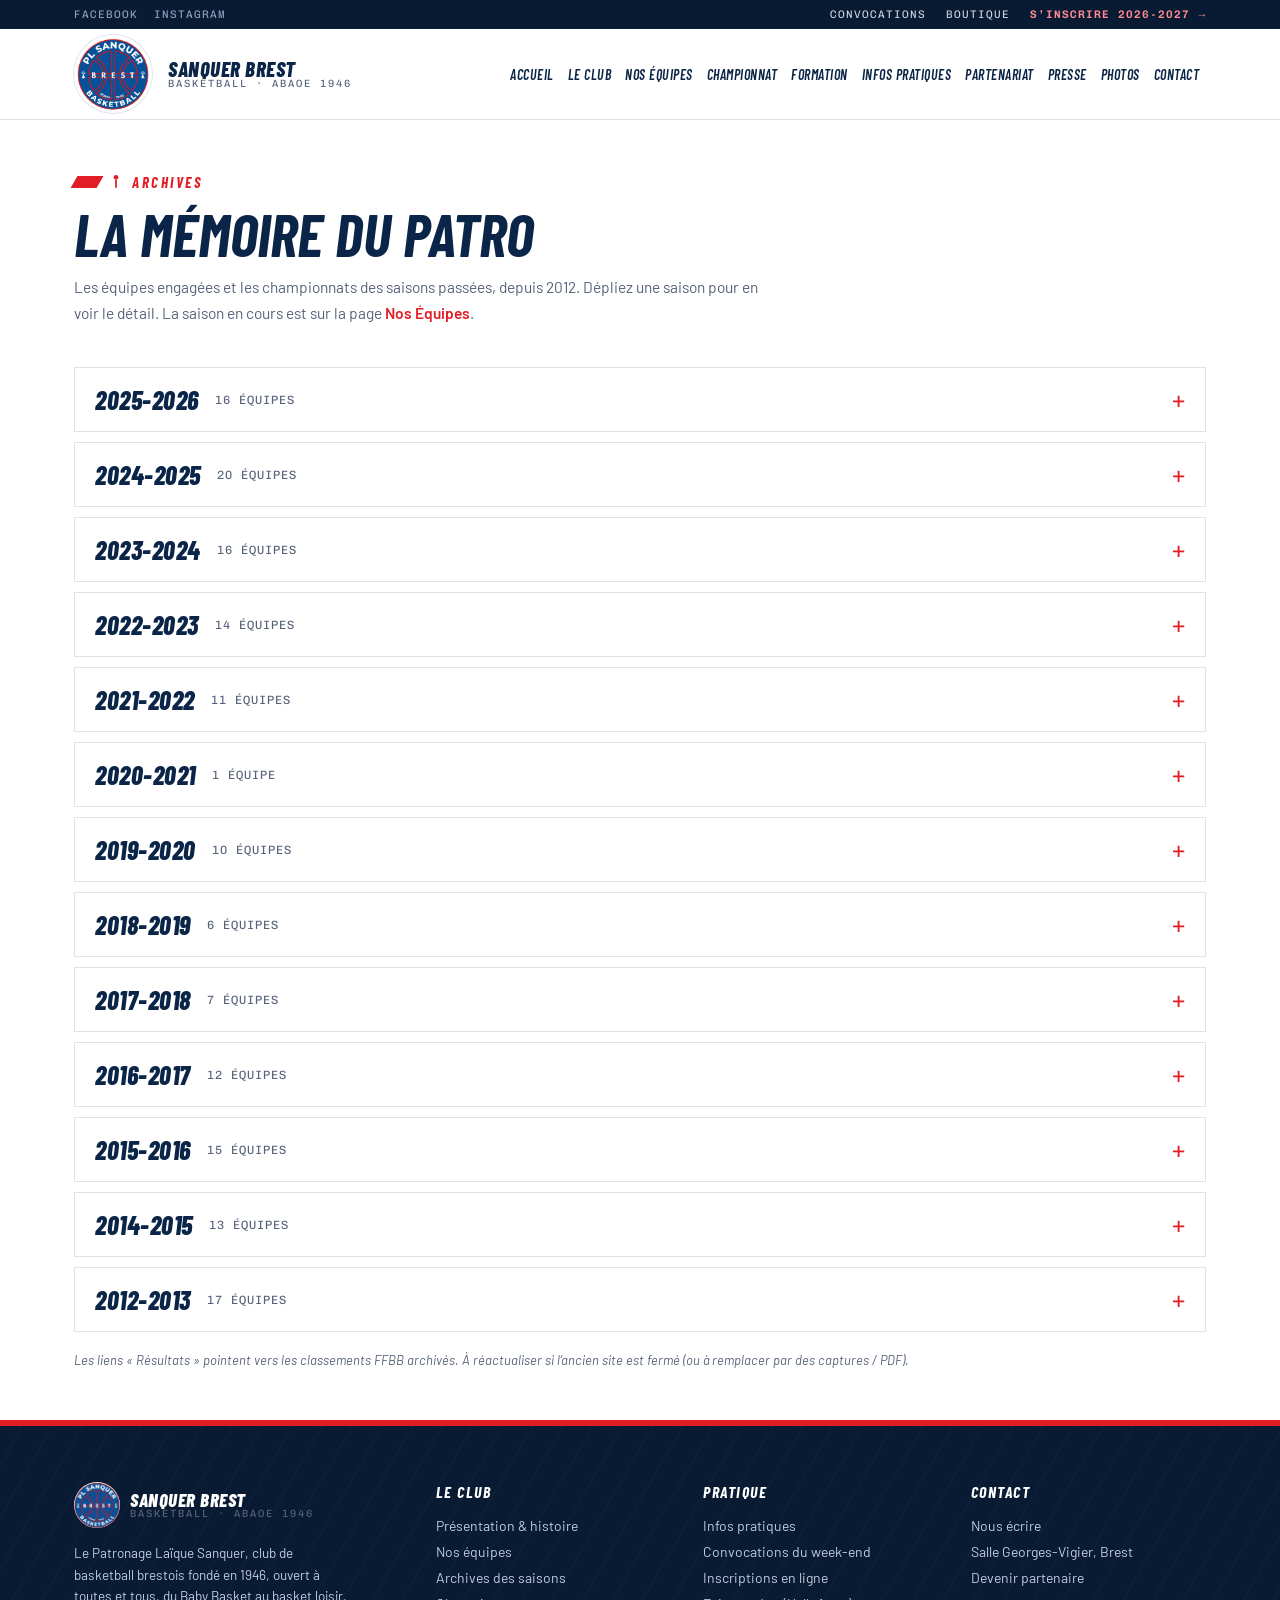
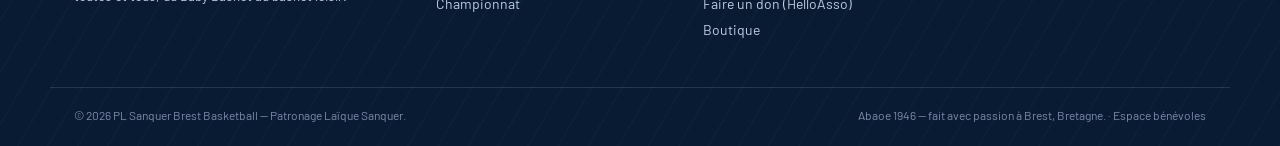
==== commit 07355254: "Add files via upload" ====
--- a/pages/archives.html
+++ b/pages/archives.html
@@ -58,6 +58,7 @@
         <a href="#" class="topbar-social-link">Instagram</a>
       </div>
       <div class="topbar-right">
+        <a href="../pages/convocations.html" class="topbar-link">Convocations</a>
         <a href="../pages/boutique.html" class="topbar-link">Boutique</a>
         <a href="https://inscription.plmsanquer.org/" class="topbar-link accent" target="_blank" rel="noopener">S&rsquo;inscrire 2026-2027 &rarr;</a>
       </div>
@@ -81,6 +82,7 @@
       <a href="../pages/partenariat.html">Partenariat</a>
       <a href="../pages/presse.html">Presse</a>
       <a href="../pages/photos.html">Photos</a>
+      <a href="../pages/convocations.html" class="nav-mobile">Convocations</a>
       <a href="../pages/contact.html">Contact</a>
     </nav>
     <button class="burger" id="burgerBtn" aria-label="Ouvrir le menu" aria-expanded="false"><span></span></button>
@@ -275,7 +277,8 @@
     <div>
       <h4>Pratique</h4>
       <ul>
-        <li><a href="../pages/infos.html">Infos pratiques</a></li>
+        <li><a href="../pages/infos.html">Infos pratiques</a></li>
+        <li><a href="../pages/convocations.html">Convocations du week-end</a></li>
         <li><a href="https://inscription.plmsanquer.org/" target="_blank" rel="noopener">Inscriptions en ligne</a></li>
         <li><a href="https://www.helloasso.com/associations/patronage-laique-sanquer/formulaires/1" target="_blank" rel="noopener">Faire un don (HelloAsso)</a></li>
         <li><a href="../pages/boutique.html">Boutique</a></li>
--- a/assets/css/styles.css
+++ b/assets/css/styles.css
@@ -510,3 +510,55 @@
   .lb-prev{left:calc(50% - 56px);} .lb-next{right:calc(50% - 56px);}
 }
 @media (prefers-reduced-motion:reduce){.gallery-item img{transition:none;}}
+/* Lien « Convocations » du menu : seulement dans le menu mobile (déjà dans la barre du haut) */
+nav.links a.nav-mobile{display:none;}
+@media (max-width:1250px){nav.links a.nav-mobile{display:block;}}
+
+/* ===== PAGE CONVOCATIONS ===== */
+.convoc{max-width:880px;}
+.convoc-empty{border-left:6px solid var(--rouge);background:var(--gris-froid);padding:24px 26px;}
+.convoc-empty h3{font-size:24px;margin-bottom:6px;}
+.convoc-empty p{color:var(--ardoise);line-height:1.6;}
+.convoc-periode{font-family:var(--font-display);font-style:italic;font-weight:700;font-size:clamp(22px,3vw,30px);
+  text-transform:uppercase;color:var(--rouge);margin-bottom:16px;line-height:1.1;}
+.convoc-alerte{background:#FFF4E5;border-left:4px solid #E08A00;padding:12px 16px;margin-bottom:16px;font-size:14.5px;line-height:1.5;}
+.convoc-message{background:var(--nuit);color:#fff;padding:16px 20px;margin-bottom:22px;font-size:15.5px;line-height:1.6;
+  border-left:6px solid var(--rouge);}
+.convoc-filtres{display:flex;flex-wrap:wrap;gap:8px;margin-bottom:28px;}
+.convoc-chip{border:1px solid var(--ligne);background:#fff;color:var(--encre);padding:8px 14px;cursor:pointer;
+  font-family:var(--font-body);font-weight:600;font-size:14px;transition:background .15s,color .15s,border-color .15s;}
+.convoc-chip:hover{border-color:var(--encre);}
+.convoc-chip[aria-pressed="true"]{background:var(--encre);border-color:var(--encre);color:#fff;}
+.convoc-day + .convoc-day{margin-top:34px;}
+.convoc-day[hidden]{display:none;}
+.convoc-day h3{font-size:clamp(24px,3vw,32px);padding-bottom:10px;margin-bottom:14px;border-bottom:3px solid var(--encre);}
+.convoc-day h3::first-letter{text-transform:uppercase;}
+.convoc-list{display:flex;flex-direction:column;gap:12px;}
+.convoc-card{display:grid;grid-template-columns:118px 1fr;background:#fff;border:1px solid var(--ligne);}
+.convoc-card[hidden]{display:none;}
+.convoc-time{background:var(--nuit);color:#fff;display:flex;flex-direction:column;align-items:center;justify-content:center;
+  padding:14px 8px;text-align:center;gap:2px;}
+.convoc-time b{font-family:var(--font-display);font-style:italic;font-weight:800;font-size:34px;line-height:1;}
+.convoc-label{font-size:11px;letter-spacing:1px;text-transform:uppercase;color:#9FB0CC;}
+.convoc-rdv{margin-top:6px;font-weight:600;font-size:14px;color:var(--rouge-clair);}
+.convoc-main{padding:14px 18px;min-width:0;}
+.convoc-top{display:flex;align-items:center;gap:10px;flex-wrap:wrap;margin-bottom:4px;}
+.convoc-top h4{font-family:var(--font-display);font-weight:700;font-size:23px;line-height:1.1;margin:0;}
+.convoc-lieu{font-size:11.5px;font-weight:700;letter-spacing:.8px;text-transform:uppercase;padding:3px 9px;}
+.convoc-lieu.dom{background:var(--rouge);color:#fff;}
+.convoc-lieu.ext{border:1.5px solid var(--encre);color:var(--encre);}
+.convoc-vs{font-size:15.5px;margin:2px 0 4px;}
+.convoc-salle{font-size:14px;color:var(--ardoise);margin:0;}
+.convoc-salle a{color:var(--rouge-dark);font-weight:600;}
+.convoc-note{font-size:14px;margin:8px 0 0;padding:8px 10px;background:var(--gris-froid);line-height:1.5;}
+.convoc-joueurs{font-size:14px;margin:8px 0 0;line-height:1.5;}
+.convoc-joueurs span{font-weight:600;}
+.convoc-affiche{margin:36px 0 0;}
+.convoc-affiche img{display:block;max-width:100%;border:1px solid var(--ligne);}
+.convoc-affiche figcaption{font-size:13px;color:var(--ardoise);margin-top:8px;}
+@media (max-width:560px){
+  .convoc-card{grid-template-columns:88px 1fr;}
+  .convoc-time b{font-size:27px;}
+  .convoc-main{padding:12px 14px;}
+  .convoc-top h4{font-size:20px;}
+}
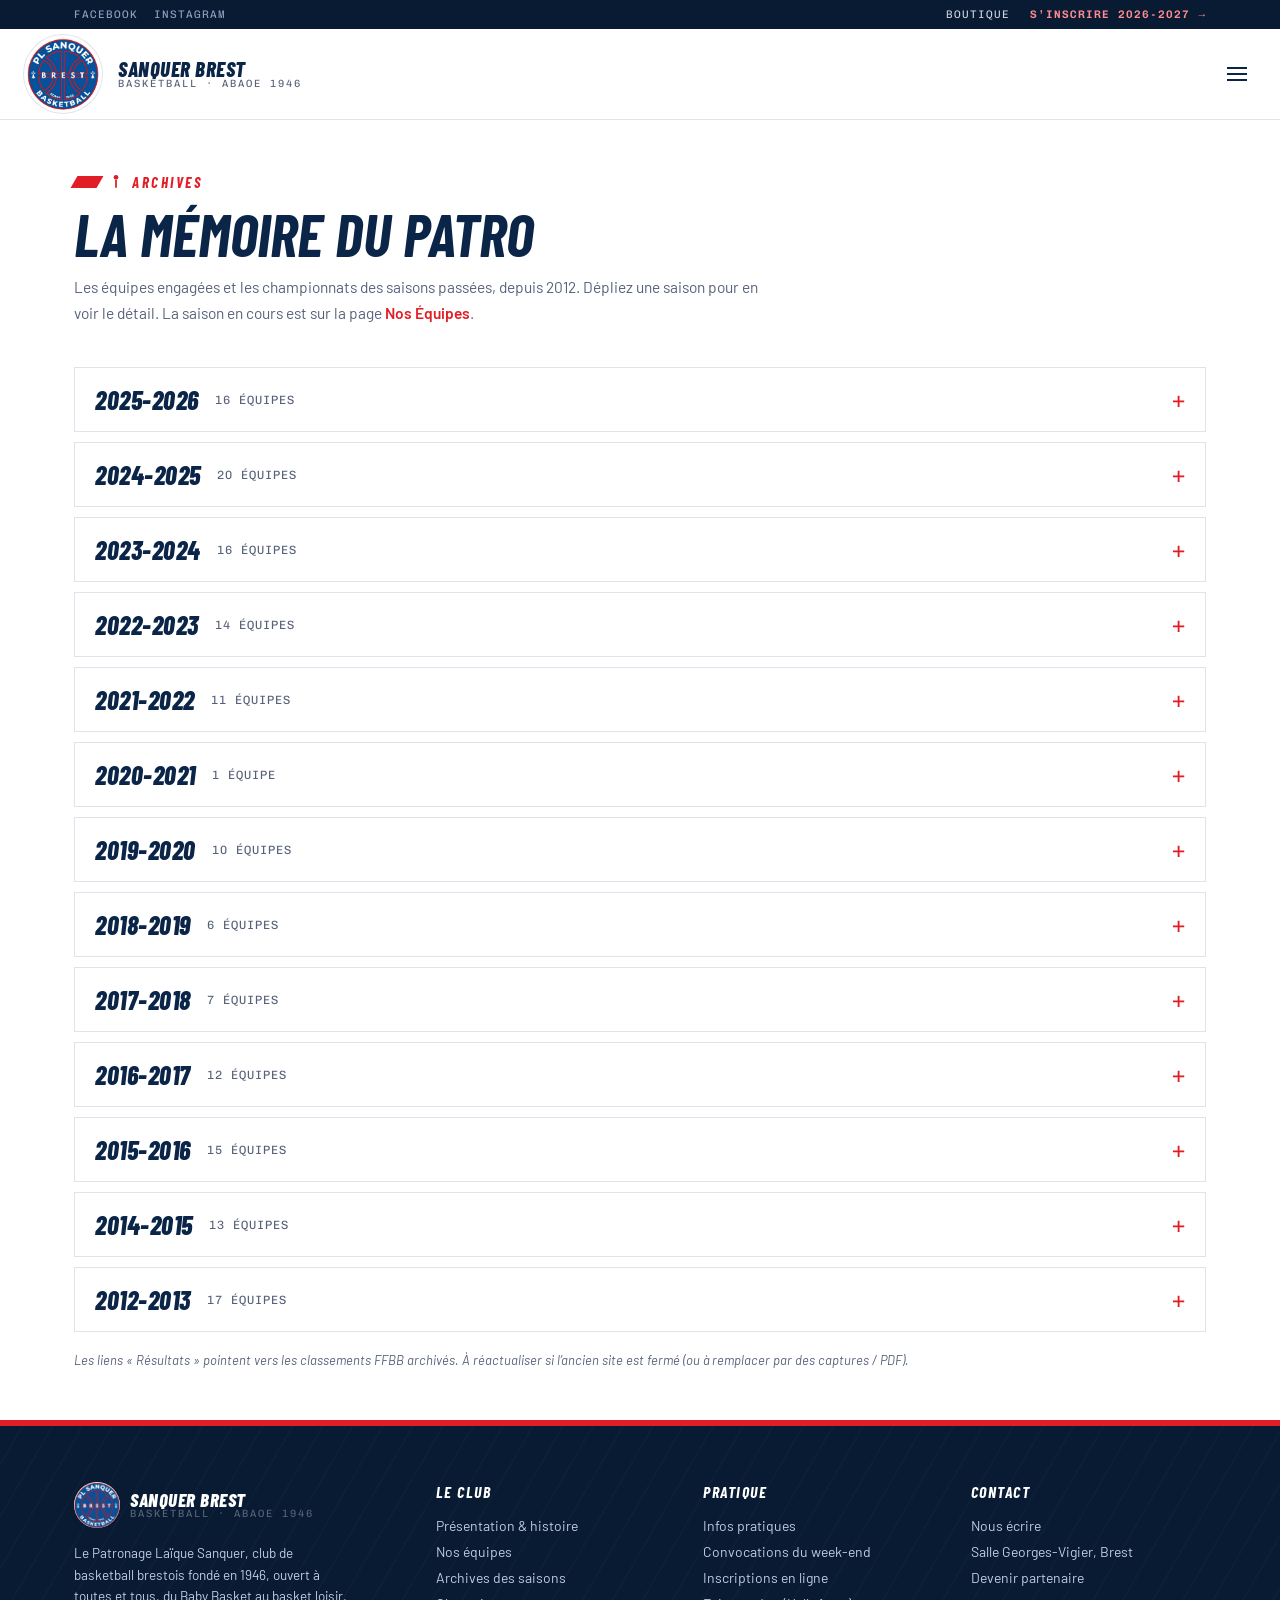
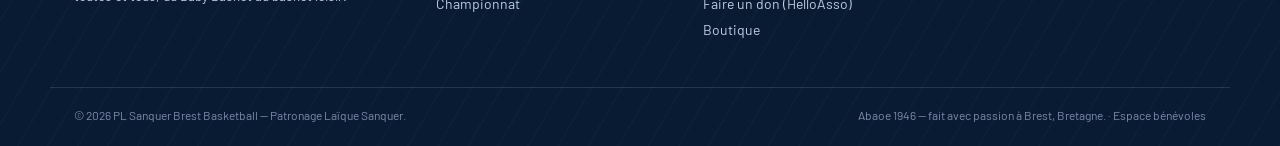
==== commit b449e19d: "Add files via upload" ====
--- a/pages/archives.html
+++ b/pages/archives.html
@@ -58,7 +58,6 @@
         <a href="#" class="topbar-social-link">Instagram</a>
       </div>
       <div class="topbar-right">
-        <a href="../pages/convocations.html" class="topbar-link">Convocations</a>
         <a href="../pages/boutique.html" class="topbar-link">Boutique</a>
         <a href="https://inscription.plmsanquer.org/" class="topbar-link accent" target="_blank" rel="noopener">S&rsquo;inscrire 2026-2027 &rarr;</a>
       </div>
@@ -76,13 +75,13 @@
       <a href="../index.html">Accueil</a>
       <a href="../pages/club.html">Le Club</a>
       <a href="../pages/equipes.html">Nos Équipes</a>
+      <a href="../pages/convocations.html">Convocations</a>
       <a href="../pages/championnat.html">Championnat</a>
       <a href="../pages/formation.html">Formation</a>
       <a href="../pages/infos.html">Infos pratiques</a>
       <a href="../pages/partenariat.html">Partenariat</a>
       <a href="../pages/presse.html">Presse</a>
       <a href="../pages/photos.html">Photos</a>
-      <a href="../pages/convocations.html" class="nav-mobile">Convocations</a>
       <a href="../pages/contact.html">Contact</a>
     </nav>
     <button class="burger" id="burgerBtn" aria-label="Ouvrir le menu" aria-expanded="false"><span></span></button>
--- a/assets/css/styles.css
+++ b/assets/css/styles.css
@@ -107,7 +107,7 @@
 }
 .navbar{
   display:flex;align-items:center;justify-content:space-between;gap:16px;
-  max-width:var(--maxw);margin:0 auto;padding:22px 24px;
+  max-width:1640px;margin:0 auto;padding:22px 24px;
 }
 .brand{display:flex;align-items:center;gap:16px;position:relative;flex-shrink:0;}
 .brand img{
@@ -144,13 +144,20 @@
 }
 .burger span::before{content:"";position:absolute;top:-6px;width:20px;height:2px;background:var(--encre);}
 .burger span::after{content:"";position:absolute;top:6px;width:20px;height:2px;background:var(--encre);}
+/* Écrans moyens : le logo rond seul à gauche pour laisser la place aux 11 liens */
+@media (max-width:1639px){
+  .brand-text{display:none;}
+}
 @media (max-width:1400px){
   .brand img{width:78px;height:78px;margin:-16px 0;}
   .brand-text b{font-size:21px;}
-  nav.links a{font-size:14px;padding:9px 7px;}
-  nav.links a::after{left:7px;right:7px;}
-}
-@media (max-width:1250px){
+  nav.links a{font-size:14px;padding:9px 6px;}
+  nav.links a::after{left:6px;right:6px;}
+}
+@media (max-width:1300px){
+  .brand-text{display:flex;}
+}
+@media (max-width:1300px){
   nav.links{display:none;position:absolute;top:100%;left:0;right:0;background:#fff;flex-direction:column;
     border-bottom:1px solid var(--ligne);padding:8px 16px 16px;box-shadow:0 1px 0 var(--ligne);}
   nav.links.open{display:flex;}
@@ -510,9 +517,6 @@
   .lb-prev{left:calc(50% - 56px);} .lb-next{right:calc(50% - 56px);}
 }
 @media (prefers-reduced-motion:reduce){.gallery-item img{transition:none;}}
-/* Lien « Convocations » du menu : seulement dans le menu mobile (déjà dans la barre du haut) */
-nav.links a.nav-mobile{display:none;}
-@media (max-width:1250px){nav.links a.nav-mobile{display:block;}}
 
 /* ===== PAGE CONVOCATIONS ===== */
 .convoc{max-width:880px;}
